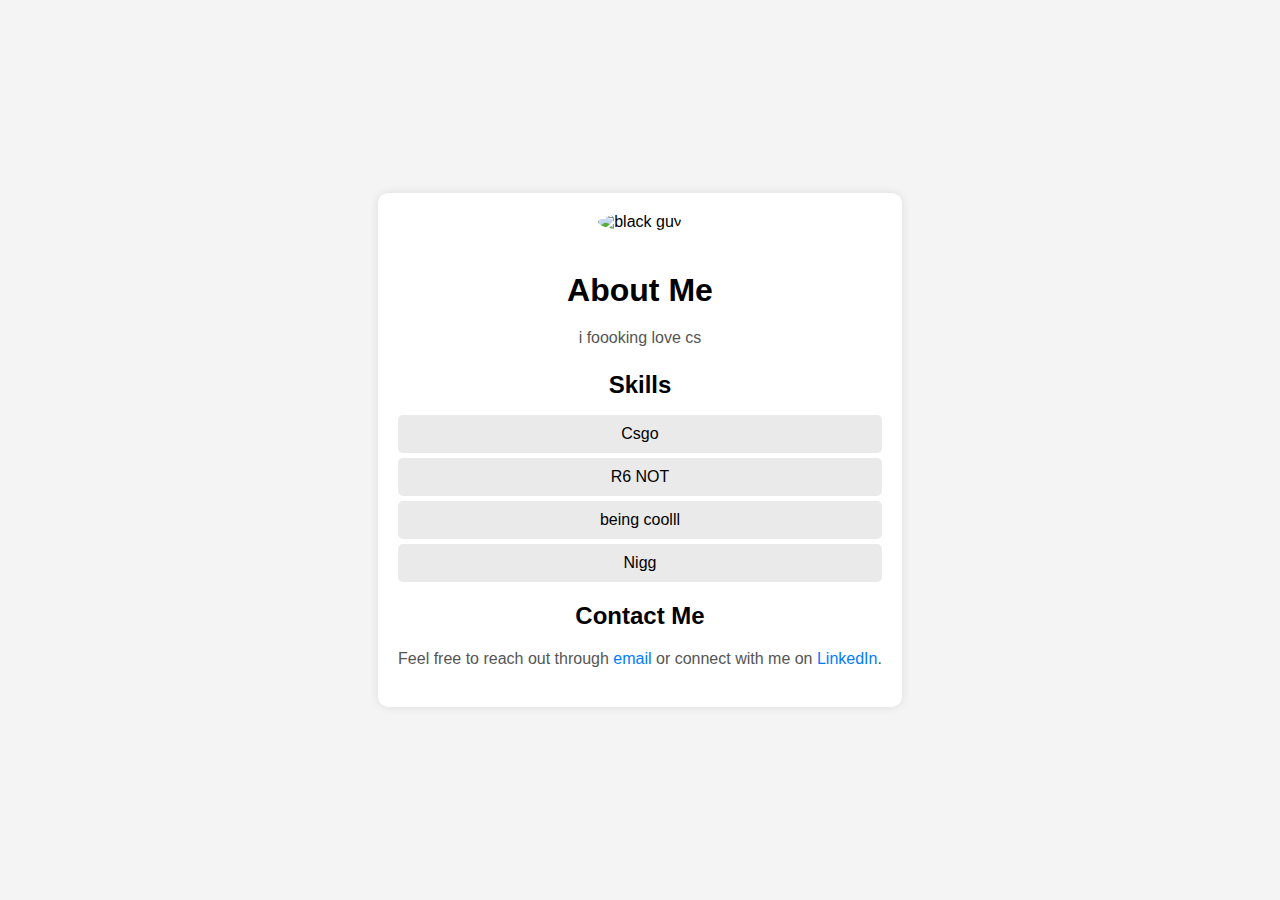
==== index.html @ 8d4229f9 "Update index.html" ====
<!DOCTYPE html>
<html lang="en">
<head>
    <meta charset="UTF-8">
    <meta name="viewport" content="width=device-width, initial-scale=1.0">
    <title>About Me</title>
    <link rel="stylesheet" href="styles.css">
</head>
<body>
    <div class="container">
        <div class="profile-pic">
            <img src="me.png" alt="black guy">
        </div>
        <div class="about">
            <h1>About Me</h1>
            <p>i foooking love cs </p>
            <h2>Skills</h2>
            <ul>
                <li>Csgo</li>
                <li>R6 NOT</li>
                <li>being coolll</li>
                <li>Nigg</li>
            </ul>
            <h2>Contact Me</h2>
            <p>Feel free to reach out through <a href="mailto:your-email@example.com">email</a> or connect with me on <a href="your-linkedin-profile">LinkedIn</a>.</p>
        </div>
    </div>
</body>
</html>
---- styles.css ----
body {
    font-family: Arial, sans-serif;
    background-color: #f4f4f4;
    margin: 0;
    padding: 0;
    display: flex;
    justify-content: center;
    align-items: center;
    height: 100vh;
}

.container {
    background-color: white;
    padding: 20px;
    border-radius: 10px;
    box-shadow: 0 0 10px rgba(0, 0, 0, 0.1);
    max-width: 600px;
    text-align: center;
}

.profile-pic img {
    width: 150px;
    height: 150px;
    border-radius: 50%;
    margin-bottom: 20px;
}

h1 {
    font-size: 2em;
    margin-bottom: 10px;
}

h2 {
    font-size: 1.5em;
    margin-top: 20px;
    margin-bottom: 10px;
}

p {
    font-size: 1em;
    color: #555;
    line-height: 1.6;
}

ul {
    list-style-type: none;
    padding: 0;
}

ul li {
    background-color: #eaeaea;
    margin: 5px 0;
    padding: 10px;
    border-radius: 5px;
}

a {
    color: #007BFF;
    text-decoration: none;
}

a:hover {
    text-decoration: underline;
}
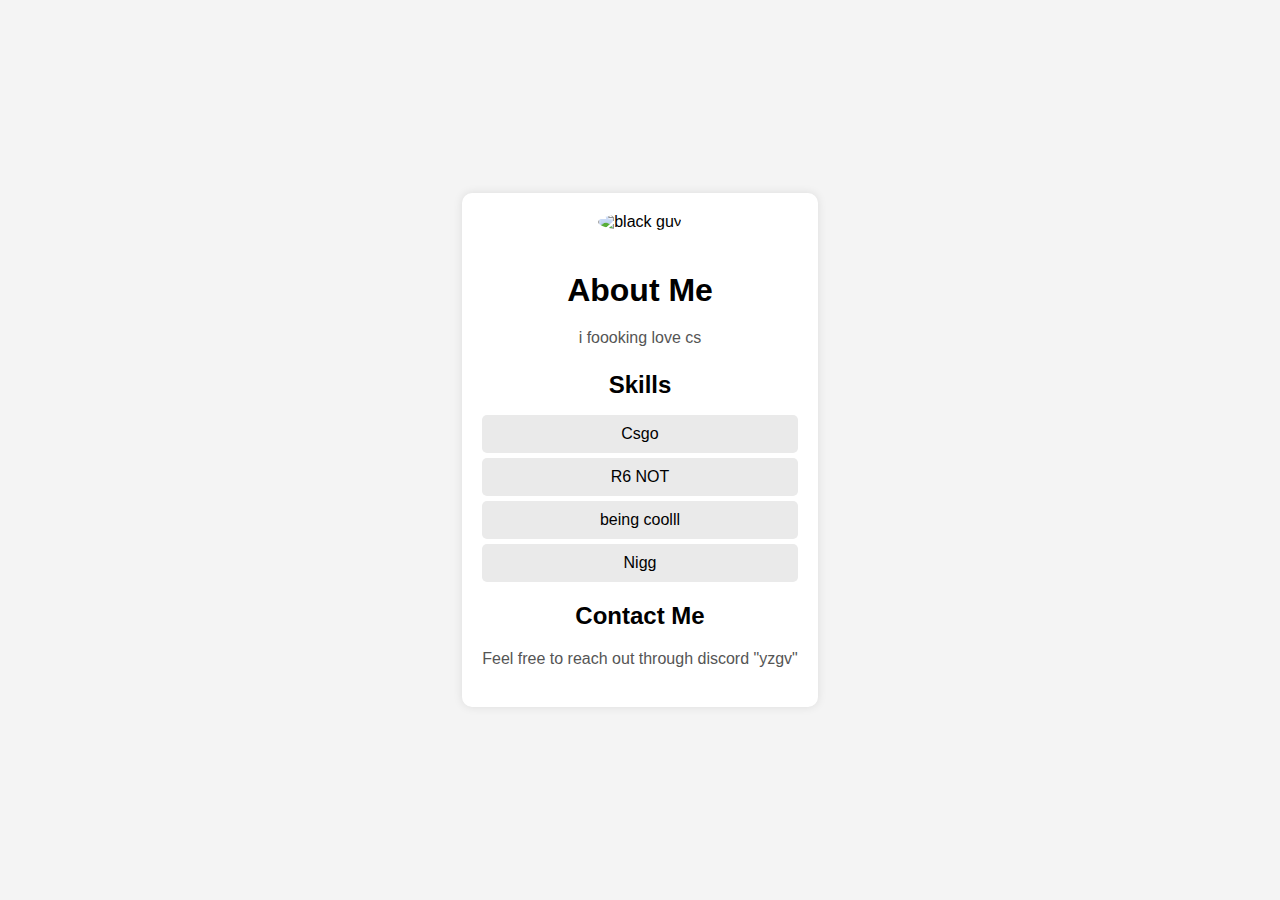
==== commit 8a48b3d0: "Update index.html" ====
--- a/index.html
+++ b/index.html
@@ -22,7 +22,7 @@
                 <li>Nigg</li>
             </ul>
             <h2>Contact Me</h2>
-            <p>Feel free to reach out through <a href="mailto:your-email@example.com">email</a> or connect with me on <a href="your-linkedin-profile">LinkedIn</a>.</p>
+            <p>Feel free to reach out through discord "yzgv"
         </div>
     </div>
 </body>
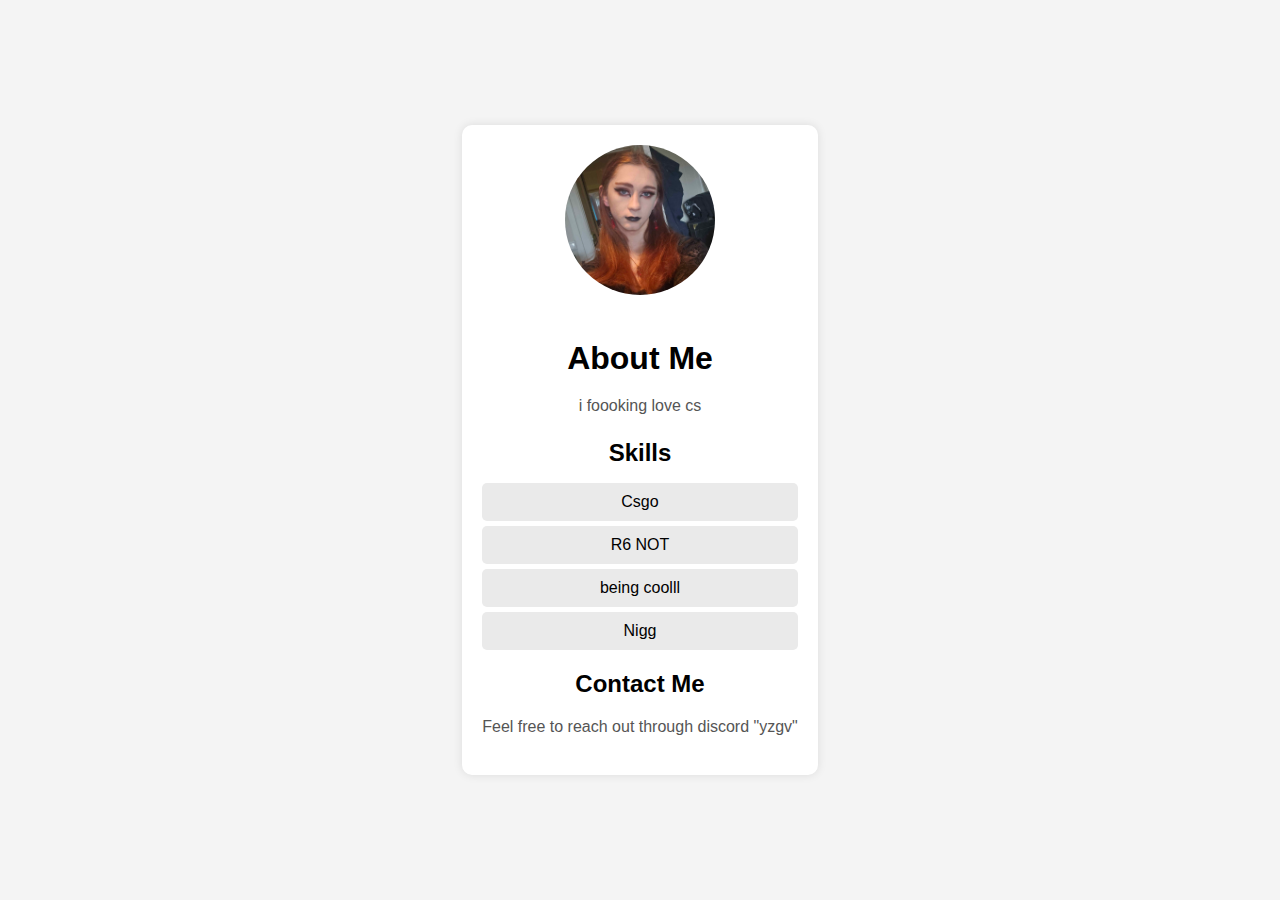
==== commit 1e2dd447: "Update index.html" ====
--- a/index.html
+++ b/index.html
@@ -9,7 +9,7 @@
 <body>
     <div class="container">
         <div class="profile-pic">
-            <img src="me.png" alt="black guy">
+            <img src="me.jpg" alt="black guy">
         </div>
         <div class="about">
             <h1>About Me</h1>
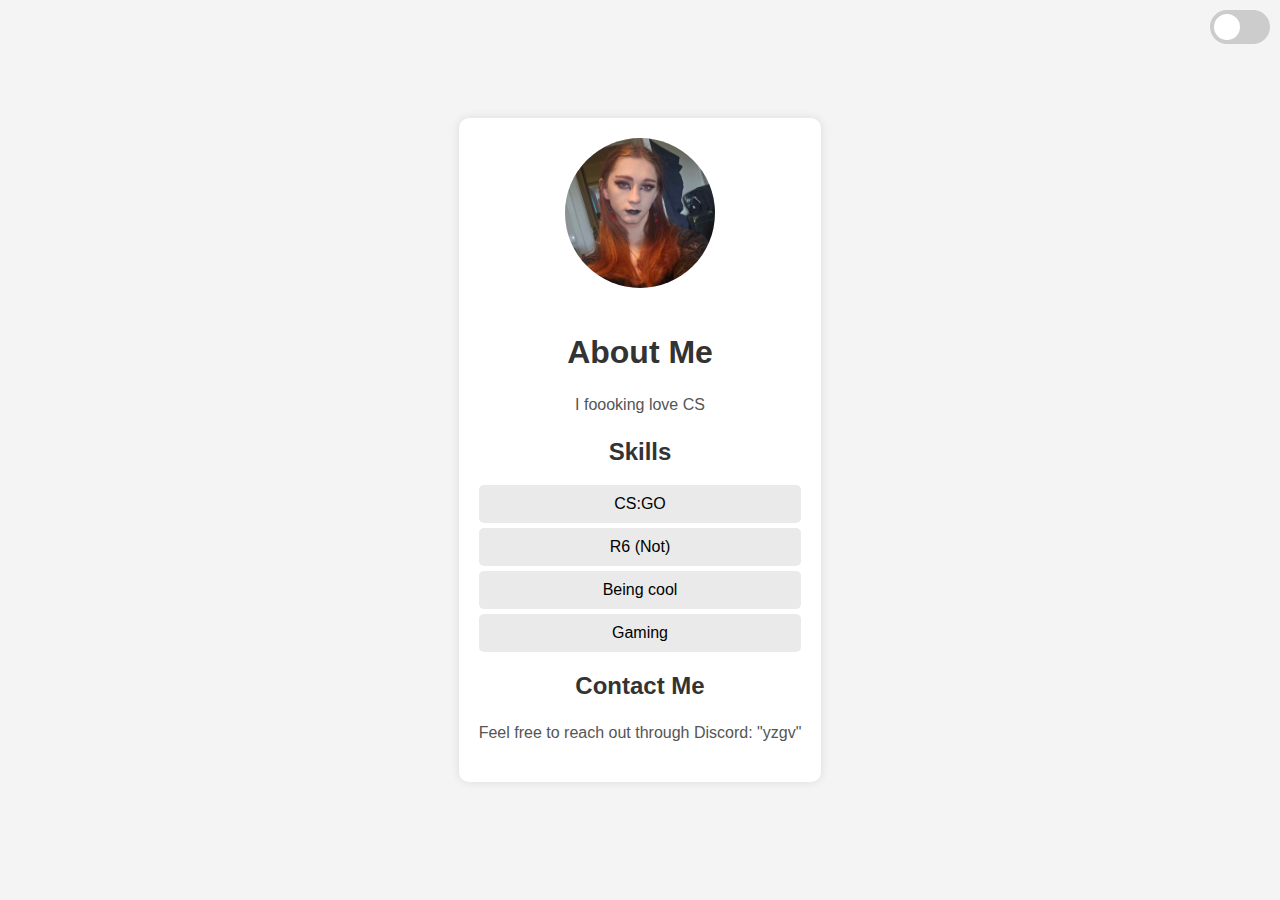
==== commit 9c511d4b: "Add files via upload" ====
--- a/index.html
+++ b/index.html
@@ -7,23 +7,39 @@
     <link rel="stylesheet" href="styles.css">
 </head>
 <body>
+    <div class="theme-switch-wrapper">
+        <label class="theme-switch" for="theme-toggle">
+            <input type="checkbox" id="theme-toggle">
+            <span class="slider round"></span>
+        </label>
+    </div>
+
     <div class="container">
         <div class="profile-pic">
             <img src="me.jpg" alt="black guy">
         </div>
         <div class="about">
             <h1>About Me</h1>
-            <p>i foooking love cs </p>
+            <p>I foooking love CS</p>
             <h2>Skills</h2>
             <ul>
-                <li>Csgo</li>
-                <li>R6 NOT</li>
-                <li>being coolll</li>
-                <li>Nigg</li>
+                <li>CS:GO</li>
+                <li>R6 (Not)</li>
+                <li>Being cool</li>
+                <li>Gaming</li>
             </ul>
             <h2>Contact Me</h2>
-            <p>Feel free to reach out through discord "yzgv"
+            <p>Feel free to reach out through Discord: "yzgv"</p>
         </div>
     </div>
+
+    <script>
+        const toggleSwitch = document.getElementById('theme-toggle');
+        const body = document.body;
+
+        toggleSwitch.addEventListener('change', () => {
+            body.classList.toggle('dark-mode');
+        });
+    </script>
 </body>
 </html>
--- a/styles.css
+++ b/styles.css
@@ -1,3 +1,4 @@
+/* Default Light Mode Styles */
 body {
     font-family: Arial, sans-serif;
     background-color: #f4f4f4;
@@ -25,15 +26,8 @@
     margin-bottom: 20px;
 }
 
-h1 {
-    font-size: 2em;
-    margin-bottom: 10px;
-}
-
-h2 {
-    font-size: 1.5em;
-    margin-top: 20px;
-    margin-bottom: 10px;
+h1, h2 {
+    color: #333;
 }
 
 p {
@@ -62,3 +56,96 @@
 a:hover {
     text-decoration: underline;
 }
+
+/* Dark Mode Styles */
+body.dark-mode {
+    background-color: #121212;
+    color: #f0f0f0;
+}
+
+body.dark-mode .container {
+    background-color: #1e1e1e;
+    box-shadow: 0 0 10px rgba(255, 255, 255, 0.1);
+}
+
+body.dark-mode ul li {
+    background-color: #333;
+}
+
+body.dark-mode a {
+    color: #66b2ff;
+}
+
+/* Theme Toggle Switch Styles */
+.theme-switch-wrapper {
+    position: absolute;
+    top: 10px;
+    right: 10px;
+    z-index: 1000;
+}
+
+.theme-switch {
+    position: relative;
+    display: inline-block;
+    width: 60px;
+    height: 34px;
+}
+
+.theme-switch input {
+    opacity: 0;
+    width: 0;
+    height: 0;
+}
+
+.slider {
+    position: absolute;
+    cursor: pointer;
+    top: 0;
+    left: 0;
+    right: 0;
+    bottom: 0;
+    background-color: #ccc;
+    transition: .4s;
+    border-radius: 34px;
+}
+
+.slider:before {
+    position: absolute;
+    content: "";
+    height: 26px;
+    width: 26px;
+    left: 4px;
+    bottom: 4px;
+    background-color: white;
+    transition: .4s;
+    border-radius: 50%;
+}
+
+input:checked + .slider {
+    background-color: #66b2ff;
+}
+
+input:checked + .slider:before {
+    transform: translateX(26px);
+}
+
+/* Media Query for Automatic Dark Mode Based on User Preference */
+@media (prefers-color-scheme: dark) {
+    body {
+        background-color: #121212;
+        color: #f0f0f0;
+    }
+
+    .container {
+        background-color: #1e1e1e;
+        box-shadow: 0 0 10px rgba(255, 255, 255, 0.1);
+    }
+
+    ul li {
+        background-color: #333;
+    }
+
+    a {
+        color: #66b2ff;
+    }
+}
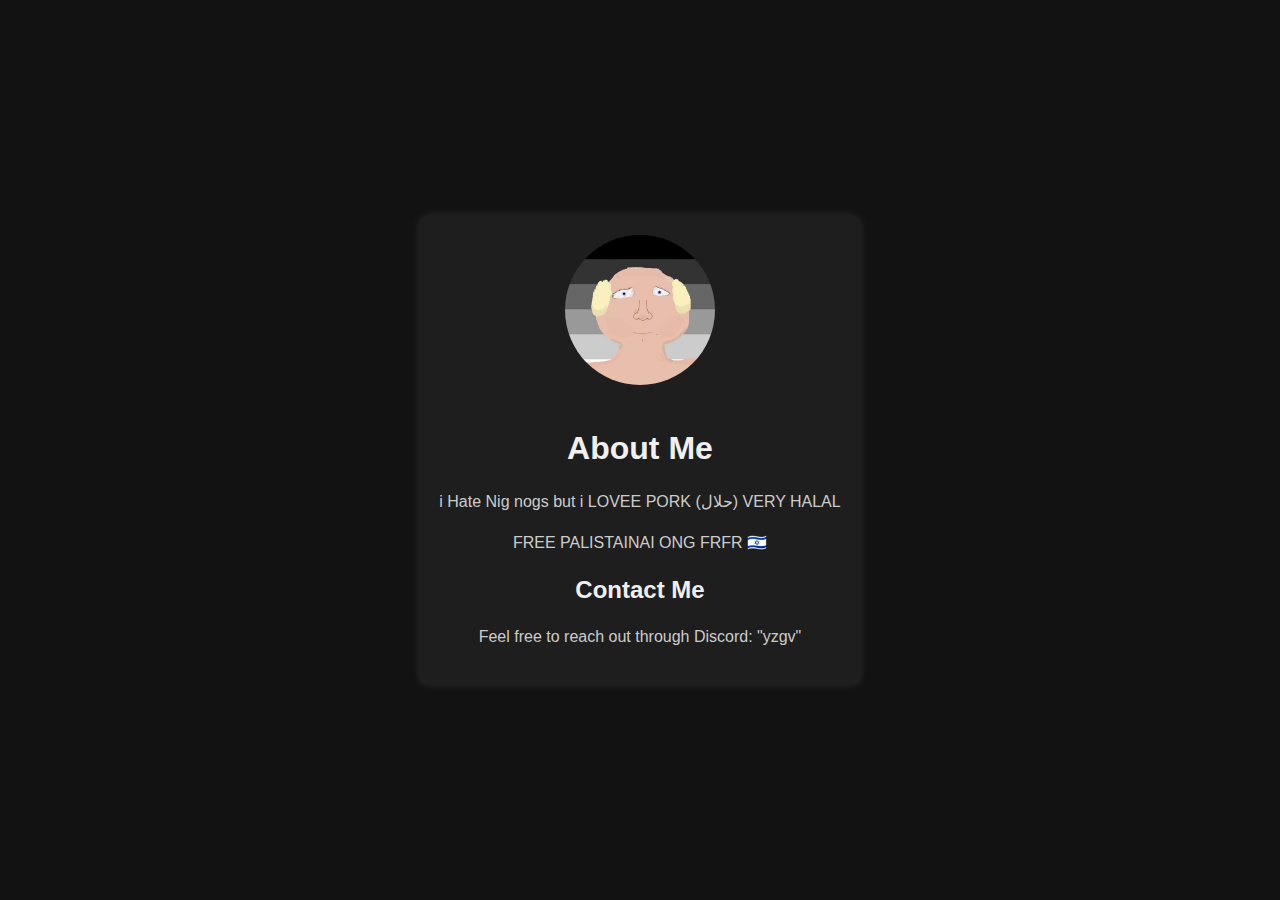
==== commit 5989ed28: "Add files via upload" ====
--- a/index.html
+++ b/index.html
@@ -4,42 +4,20 @@
     <meta charset="UTF-8">
     <meta name="viewport" content="width=device-width, initial-scale=1.0">
     <title>About Me</title>
-    <link rel="stylesheet" href="styles.css">
+    <link rel="stylesheet" href="styles.css"> 
 </head>
 <body>
-    <div class="theme-switch-wrapper">
-        <label class="theme-switch" for="theme-toggle">
-            <input type="checkbox" id="theme-toggle">
-            <span class="slider round"></span>
-        </label>
-    </div>
-
     <div class="container">
         <div class="profile-pic">
-            <img src="me.jpg" alt="black guy">
+            <img src="me.jpg" alt="Profile Picture">
         </div>
         <div class="about">
             <h1>About Me</h1>
-            <p>I foooking love CS</p>
-            <h2>Skills</h2>
-            <ul>
-                <li>CS:GO</li>
-                <li>R6 (Not)</li>
-                <li>Being cool</li>
-                <li>Gaming</li>
-            </ul>
+            <p>i Hate Nig nogs but i LOVEE PORK (حلال) VERY HALAL</p>
+	    <p>FREE PALISTAINAI ONG FRFR 🇮🇱</p>
             <h2>Contact Me</h2>
             <p>Feel free to reach out through Discord: "yzgv"</p>
         </div>
     </div>
-
-    <script>
-        const toggleSwitch = document.getElementById('theme-toggle');
-        const body = document.body;
-
-        toggleSwitch.addEventListener('change', () => {
-            body.classList.toggle('dark-mode');
-        });
-    </script>
 </body>
 </html>
--- a/styles.css
+++ b/styles.css
@@ -1,7 +1,8 @@
-/* Default Light Mode Styles */
+/* Dark Mode Styles */
 body {
     font-family: Arial, sans-serif;
-    background-color: #f4f4f4;
+    background-color: #121212;
+    color: #f0f0f0;
     margin: 0;
     padding: 0;
     display: flex;
@@ -11,12 +12,13 @@
 }
 
 .container {
-    background-color: white;
+    background-color: #1e1e1e;
     padding: 20px;
     border-radius: 10px;
-    box-shadow: 0 0 10px rgba(0, 0, 0, 0.1);
+    box-shadow: 0 0 10px rgba(255, 255, 255, 0.1);
     max-width: 600px;
     text-align: center;
+    position: relative;
 }
 
 .profile-pic img {
@@ -27,106 +29,22 @@
 }
 
 h1, h2 {
-    color: #333;
+    color: #f0f0f0;
 }
 
 p {
     font-size: 1em;
-    color: #555;
+    color: #ccc;
     line-height: 1.6;
 }
 
-ul {
-    list-style-type: none;
-    padding: 0;
-}
-
-ul li {
-    background-color: #eaeaea;
-    margin: 5px 0;
-    padding: 10px;
-    border-radius: 5px;
-}
-
 a {
-    color: #007BFF;
+    color: #66b2ff;
     text-decoration: none;
 }
 
 a:hover {
     text-decoration: underline;
-}
-
-/* Dark Mode Styles */
-body.dark-mode {
-    background-color: #121212;
-    color: #f0f0f0;
-}
-
-body.dark-mode .container {
-    background-color: #1e1e1e;
-    box-shadow: 0 0 10px rgba(255, 255, 255, 0.1);
-}
-
-body.dark-mode ul li {
-    background-color: #333;
-}
-
-body.dark-mode a {
-    color: #66b2ff;
-}
-
-/* Theme Toggle Switch Styles */
-.theme-switch-wrapper {
-    position: absolute;
-    top: 10px;
-    right: 10px;
-    z-index: 1000;
-}
-
-.theme-switch {
-    position: relative;
-    display: inline-block;
-    width: 60px;
-    height: 34px;
-}
-
-.theme-switch input {
-    opacity: 0;
-    width: 0;
-    height: 0;
-}
-
-.slider {
-    position: absolute;
-    cursor: pointer;
-    top: 0;
-    left: 0;
-    right: 0;
-    bottom: 0;
-    background-color: #ccc;
-    transition: .4s;
-    border-radius: 34px;
-}
-
-.slider:before {
-    position: absolute;
-    content: "";
-    height: 26px;
-    width: 26px;
-    left: 4px;
-    bottom: 4px;
-    background-color: white;
-    transition: .4s;
-    border-radius: 50%;
-}
-
-input:checked + .slider {
-    background-color: #66b2ff;
-}
-
-input:checked + .slider:before {
-    transform: translateX(26px);
 }
 
 /* Media Query for Automatic Dark Mode Based on User Preference */
@@ -141,10 +59,6 @@
         box-shadow: 0 0 10px rgba(255, 255, 255, 0.1);
     }
 
-    ul li {
-        background-color: #333;
-    }
-
     a {
         color: #66b2ff;
     }
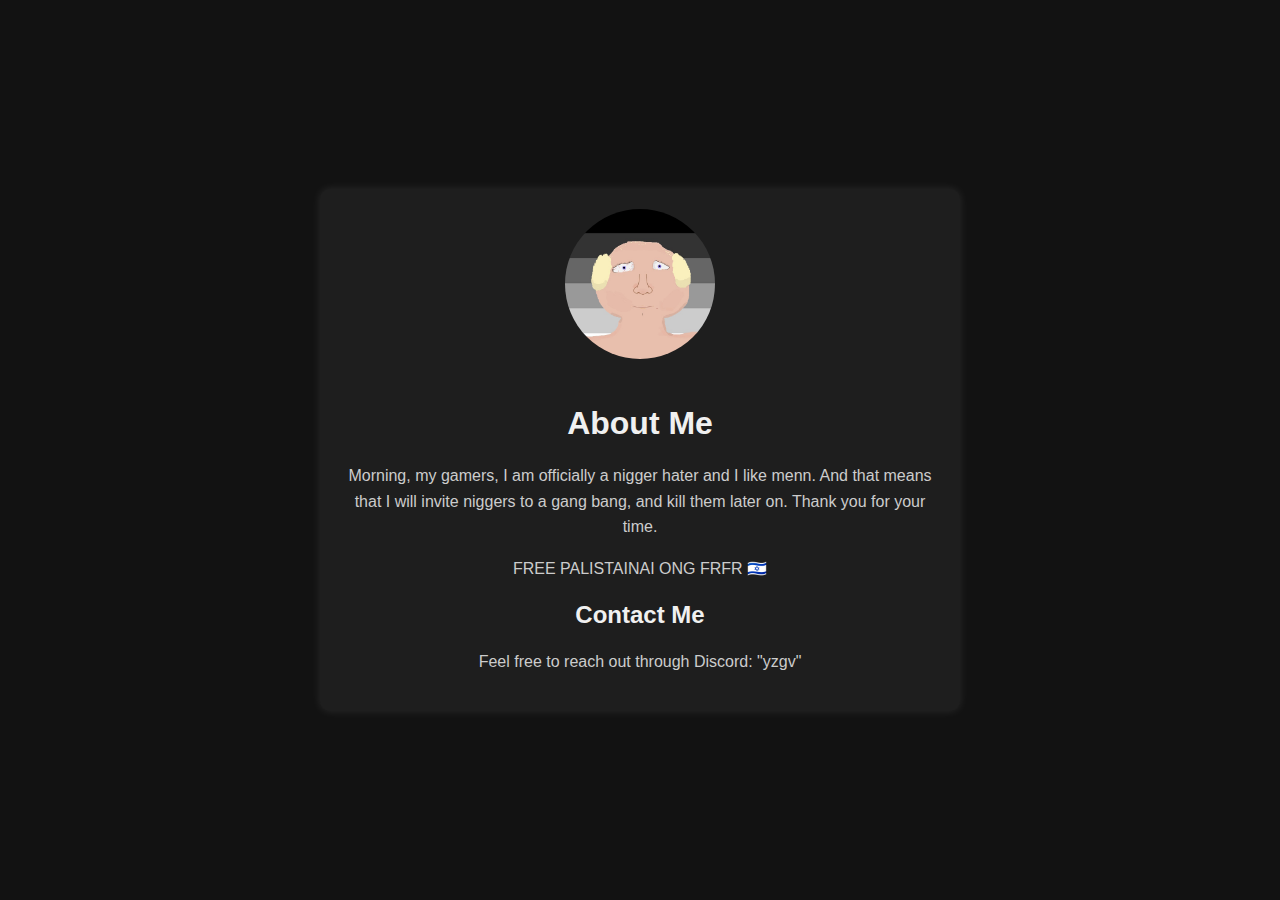
==== commit dc9802f6: "Update index.html" ====
--- a/index.html
+++ b/index.html
@@ -13,7 +13,7 @@
         </div>
         <div class="about">
             <h1>About Me</h1>
-            <p>i Hate Nig nogs but i LOVEE PORK (حلال) VERY HALAL</p>
+            <p>Morning, my gamers, I am officially a nigger hater and I like menn. And that means that I will invite niggers to a gang bang, and kill them later on. Thank you for your time.</p>
 	    <p>FREE PALISTAINAI ONG FRFR 🇮🇱</p>
             <h2>Contact Me</h2>
             <p>Feel free to reach out through Discord: "yzgv"</p>
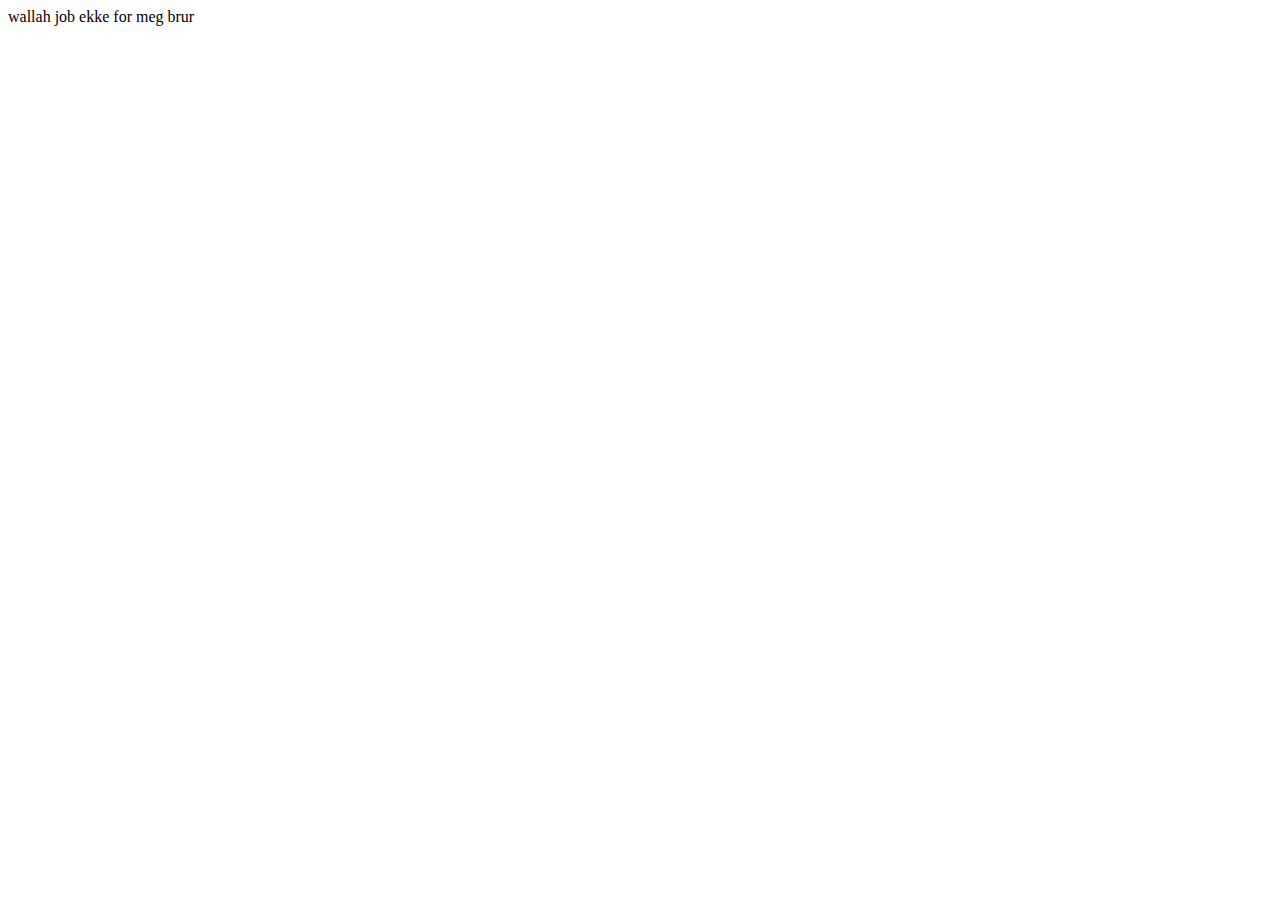
==== commit 54de70a7: "Update index.html" ====
--- a/index.html
+++ b/index.html
@@ -3,21 +3,9 @@
 <head>
     <meta charset="UTF-8">
     <meta name="viewport" content="width=device-width, initial-scale=1.0">
-    <title>About Me</title>
-    <link rel="stylesheet" href="styles.css"> 
+    <title>Jeg hater visse individer </title>
 </head>
 <body>
-    <div class="container">
-        <div class="profile-pic">
-            <img src="me.jpg" alt="Profile Picture">
-        </div>
-        <div class="about">
-            <h1>About Me</h1>
-            <p>Morning, my gamers, I am officially a nigger hater and I like menn. And that means that I will invite niggers to a gang bang, and kill them later on. Thank you for your time.</p>
-	    <p>FREE PALISTAINAI ONG FRFR 🇮🇱</p>
-            <h2>Contact Me</h2>
-            <p>Feel free to reach out through Discord: "yzgv"</p>
-        </div>
-    </div>
+    wallah job ekke for meg brur
 </body>
 </html>
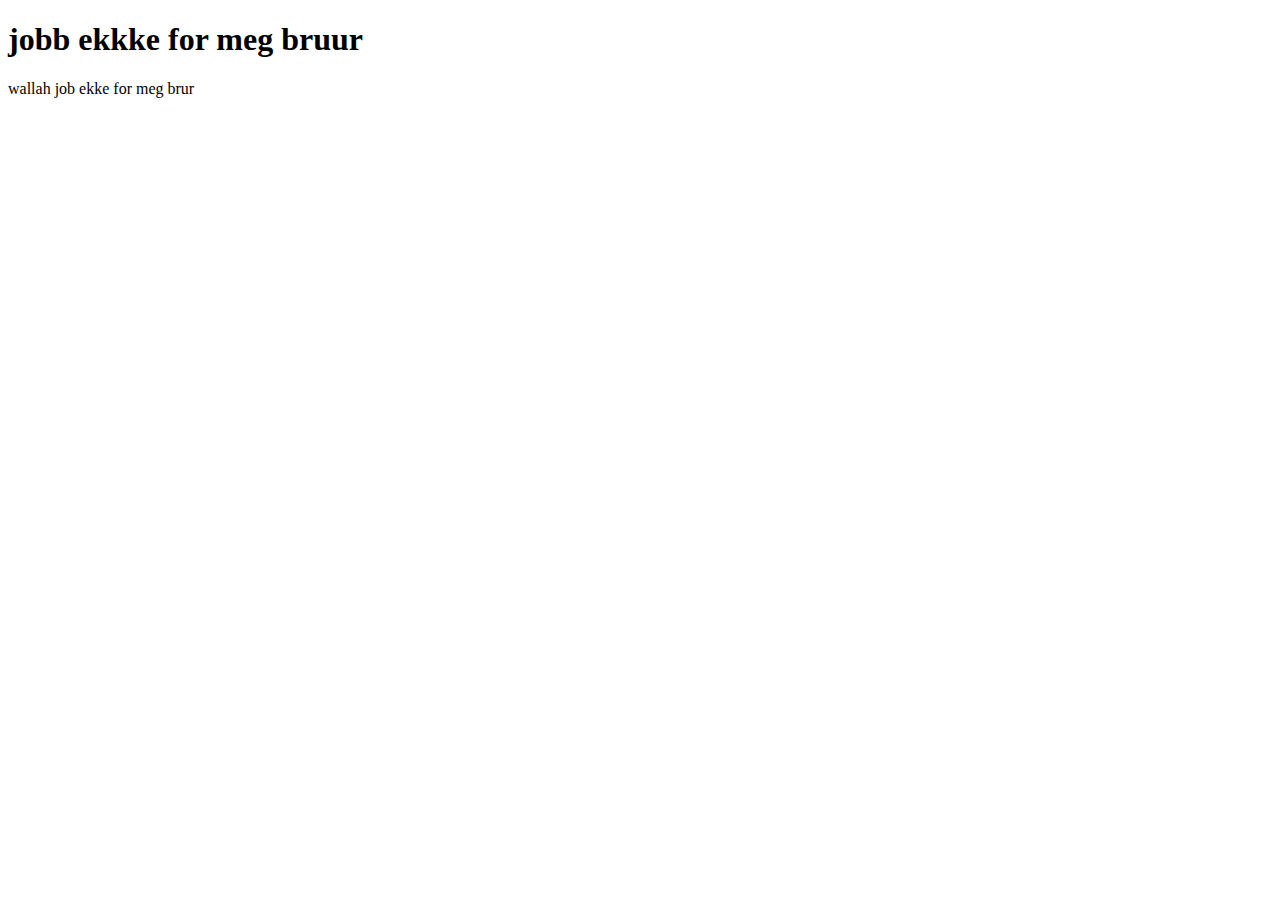
==== commit e337a047: "Update index.html" ====
--- a/index.html
+++ b/index.html
@@ -6,6 +6,7 @@
     <title>Jeg hater visse individer </title>
 </head>
 <body>
+    <h1>jobb ekkke for meg bruur</h1>
     wallah job ekke for meg brur
 </body>
 </html>
